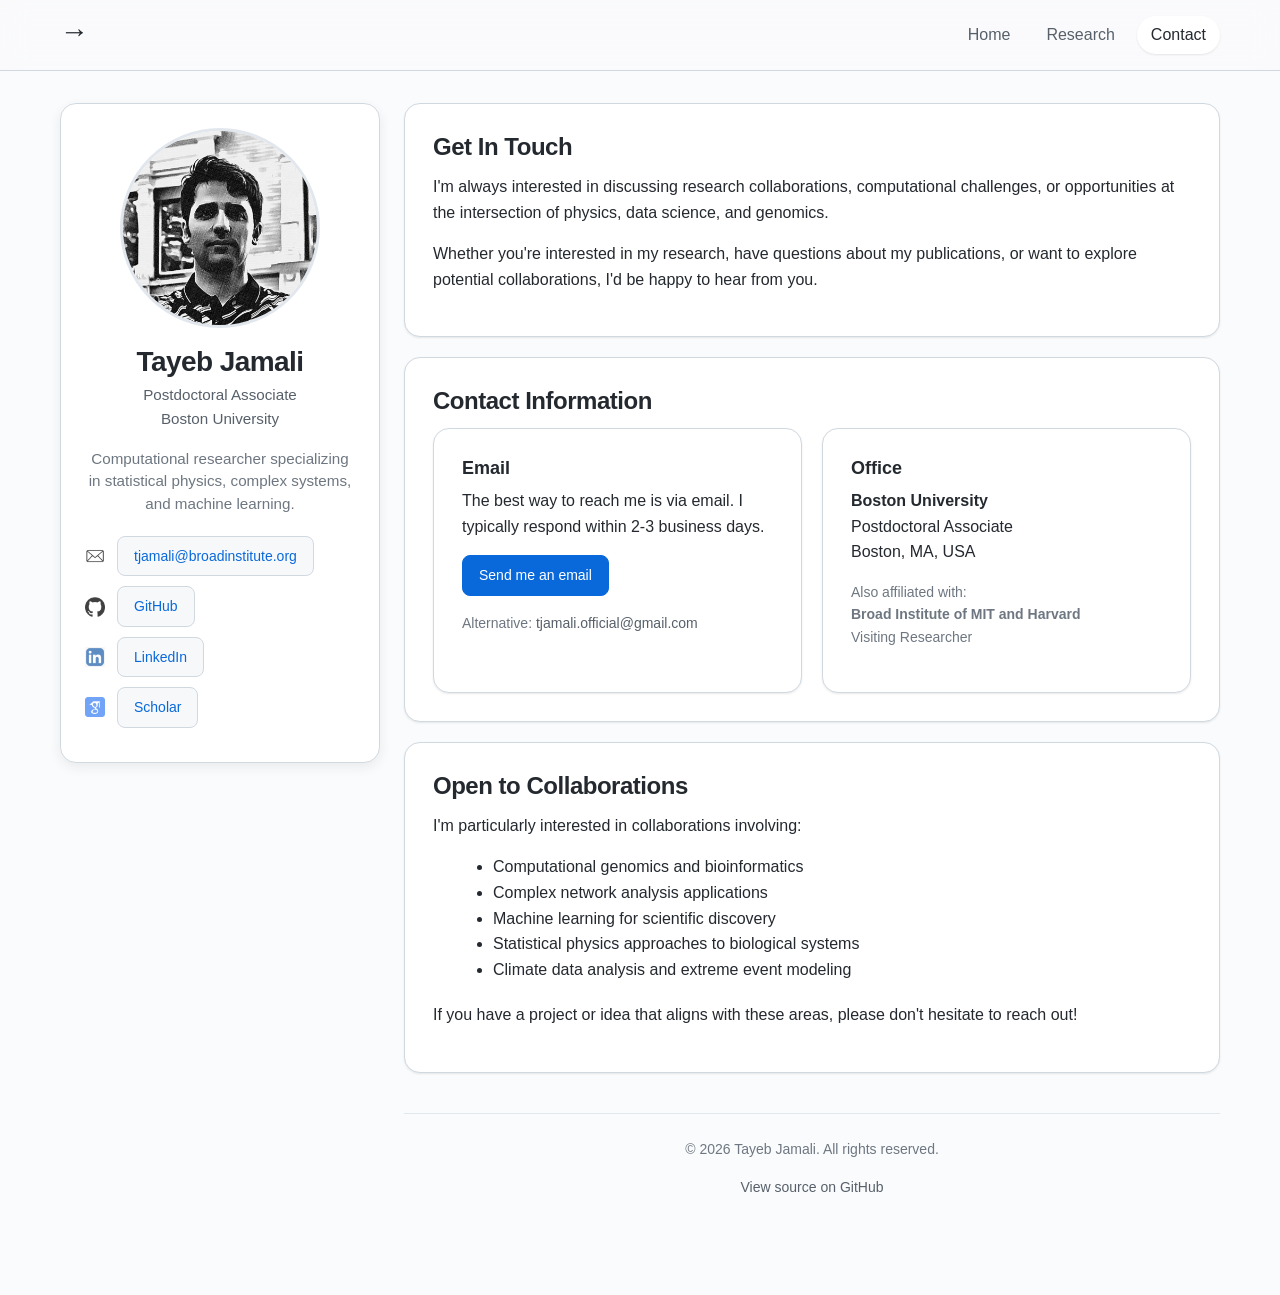
==== contact.html @ 03170f17 "Update contact.html" ====
<!DOCTYPE html>
<html lang="en">
<head>
  <meta charset="UTF-8">
  <meta name="viewport" content="width=device-width, initial-scale=1.0">
  <meta http-equiv="X-UA-Compatible" content="IE=edge">
  <link href="https://fonts.googleapis.com/css2?family=Parisienne&display=swap" rel="stylesheet">
  
  <!-- SEO Meta Tags -->
  <title>Contact - Tayeb Jamali</title>
  <meta name="description" content="Get in touch with Tayeb Jamali for research collaborations, computational challenges, or opportunities in physics and data science.">
  <meta name="keywords" content="contact, collaboration, research, computational physics, data science">
  <meta name="author" content="Tayeb Jamali">
  <meta name="robots" content="index, follow">
  
  <!-- Open Graph / Facebook -->
  <meta property="og:type" content="website">
  <meta property="og:url" content="https://tayebjamali.github.io/contact.html">
  <meta property="og:title" content="Contact - Tayeb Jamali">
  <meta property="og:description" content="Get in touch for research collaborations and opportunities.">
  <meta property="og:image" content="https://tayebjamali.github.io/og-image.jpg">
  
  <!-- Twitter -->
  <meta property="twitter:card" content="summary_large_image">
  <meta property="twitter:url" content="https://tayebjamali.github.io/contact.html">
  <meta property="twitter:title" content="Contact - Tayeb Jamali">
  <meta property="twitter:description" content="Get in touch for research collaborations and opportunities.">
  <meta property="twitter:image" content="https://tayebjamali.github.io/og-image.jpg">
  
  <!-- Favicons -->
  <link rel="icon" type="image/x-icon" href="favicon.ico">
  <link rel="apple-touch-icon" sizes="180x180" href="apple-touch-icon.png">
  <link rel="icon" type="image/png" sizes="32x32" href="favicon-32x32.png">
  <link rel="icon" type="image/png" sizes="16x16" href="favicon-16x16.png">
  <link rel="manifest" href="site.webmanifest">
  
  <!-- Stylesheets -->
  <link rel="stylesheet" href="styles.css">
  <link rel="preconnect" href="https://fonts.googleapis.com">
  
  <!-- Canonical URL -->
  <link rel="canonical" href="https://tayebjamali.github.io/contact.html">
</head>
<body>
  <!-- Skip to content link for accessibility -->
  <a href="#main-content" class="skip-link">Skip to main content</a>
  
  <!-- Top Navigation -->
  <header class="topbar" role="banner">
    <div class="topwrap">
      <a class="site" href="index.html" aria-label="Home"> → </a>
      <nav role="navigation" aria-label="Main navigation">
        <a class="navlink" href="index.html">Home</a>
        <a class="navlink" href="research.html">Research</a>
        <a class="navlink" href="contact.html" aria-current="page">Contact</a>
      </nav>
    </div>
  </header>
  
  <!-- Main Layout -->
  <div class="wrap">
    <div id="sidebar-container"></div>
    <script>
      // Load sidebar
      fetch('sidebar.html')
        .then(response => response.text())
        .then(html => {
          document.getElementById('sidebar-container').innerHTML = html;
        });
    </script>
    
    <!-- Main Content -->
    <main class="main" id="main-content" role="main">
      <section class="panel" aria-labelledby="contact-heading">
        <h2 id="contact-heading">Get In Touch</h2>
        <p>
          I'm always interested in discussing research collaborations, computational challenges, or opportunities at the intersection of physics, data science, and genomics.
        </p>
        <p>
          Whether you're interested in my research, have questions about my publications, or want to explore potential collaborations, I'd be happy to hear from you.
        </p>
      </section>
      
      <section class="panel" aria-labelledby="contact-methods">
        <h2 id="contact-methods">Contact Information</h2>
        
        <div class="grid">
          <div class="panel" style="margin:0">
            <h3> Email</h3>
            <p>The best way to reach me is via email. I typically respond within 2-3 business days.</p>
            <p>
              <a class="btn btn-primary" href="mailto:tjamali@broadinstitute.org">
                Send me an email
              </a>
            </p>
            <p class="meta">Alternative: <a href="mailto:tjamali.official@gmail.com">tjamali.official@gmail.com</a></p>
          </div>
          
          <div class="panel" style="margin:0">
            <h3> Office</h3>
            <p>
              <strong>Boston University</strong><br>
              Postdoctoral Associate<br>
              Boston, MA, USA
            </p>
            <p class="meta">
              Also affiliated with:<br>
              <strong>Broad Institute of MIT and Harvard</strong><br>
              Visiting Researcher
            </p>
          </div>
        </div>
      </section>
      
      <section class="panel" aria-labelledby="collaboration-heading">
        <h2 id="collaboration-heading">Open to Collaborations</h2>
        <p>I'm particularly interested in collaborations involving:</p>
        <ul style="margin-left: 20px;">
          <li>Computational genomics and bioinformatics</li>
          <li>Complex network analysis applications</li>
          <li>Machine learning for scientific discovery</li>
          <li>Statistical physics approaches to biological systems</li>
          <li>Climate data analysis and extreme event modeling</li>
        </ul>
        <p style="margin-top: 20px;">If you have a project or idea that aligns with these areas, please don't hesitate to reach out!</p>
      </section>
      
      <!-- Footer -->
      <footer class="footer" role="contentinfo">
        <p>&copy; <span id="year"></span> Tayeb Jamali. All rights reserved.</p>
        <p class="meta">
          <a href="https://github.com/tayebjamali/tayebjamali.github.io" rel="noopener noreferrer" target="_blank">View source on GitHub</a>
        </p>
      </footer>
    </main>
  </div>
  
  <!-- JavaScript -->
  <script>
    // Set current year
    const yearElement = document.getElementById('year');
    if (yearElement) {
      yearElement.textContent = new Date().getFullYear();
    }
    
    // Enhanced navigation with error handling
    function updateNavigation() {
      const currentPath = location.pathname.split('/').pop() || 'index.html';
      const navLinks = document.querySelectorAll('.navlink');
      
      navLinks.forEach(link => {
        const href = link.getAttribute('href');
        if (href === currentPath) {
          link.setAttribute('aria-current', 'page');
        } else {
          link.removeAttribute('aria-current');
        }
      });
    }
    
    // Run on page load
    document.addEventListener('DOMContentLoaded', () => {
      updateNavigation();
      document.body.classList.remove('loading');
    });
    
    // Console message
    console.log('%c📬 Contact Page', 'font-size: 16px; color: #0969da;');
    console.log('Feel free to reach out for collaborations!');
  </script>
</body>
</html>
---- styles.css ----
/* Enhanced Professional Styles with Dark Mode Support */

:root {
  /* Light mode colors */
  --bg: #fafbfc;
  --bg-secondary: #f6f8fa;
  --surface: #ffffff;
  --surface-2: #f6f8fa;
  --text: #24292f;
  --text-secondary: #57606a;
  --muted: #6e7781;
  --line: #d1d9e0;
  --line-light: #e1e7ed;
  --brand: #0969da;
  --brand-hover: #0860ca;
  --success: #1a7f37;
  --warning: #9a6700;
  
  /* Design tokens */
  --radius: 12px;
  --radius-sm: 8px;
  --radius-lg: 16px;
  --shadow-sm: 0 1px 3px rgba(31, 35, 40, 0.04), 0 1px 2px rgba(31, 35, 40, 0.06);
  --shadow: 0 4px 12px rgba(31, 35, 40, 0.08);
  --shadow-lg: 0 12px 28px rgba(31, 35, 40, 0.12);
  --maxw: 1200px;
  --transition: all 0.2s cubic-bezier(0.4, 0, 0.2, 1);
  
  /* Typography scale */
  --font-sans: -apple-system, BlinkMacSystemFont, "Segoe UI", "Noto Sans", Helvetica, Arial, sans-serif, "Apple Color Emoji", "Segoe UI Emoji";
  --font-mono: ui-monospace, SFMono-Regular, "SF Mono", Consolas, "Liberation Mono", Menlo, monospace;
}

/* Dark mode */
@media (prefers-color-scheme: dark) {
  :root {
    --bg: #0d1117;
    --bg-secondary: #161b22;
    --surface: #161b22;
    --surface-2: #21262d;
    --text: #f0f6fc;
    --text-secondary: #8b949e;
    --muted: #6e7681;
    --line: #30363d;
    --line-light: #21262d;
    --brand: #58a6ff;
    --brand-hover: #79b8ff;
    --shadow-sm: 0 1px 3px rgba(0, 0, 0, 0.12), 0 1px 2px rgba(0, 0, 0, 0.24);
    --shadow: 0 4px 12px rgba(0, 0, 0, 0.24);
    --shadow-lg: 0 12px 28px rgba(0, 0, 0, 0.36);
  }
}

/* Reset & Base */
*, *::before, *::after {
  box-sizing: border-box;
}

html {
  height: 100%;
  scroll-behavior: smooth;
  -webkit-font-smoothing: antialiased;
  -moz-osx-font-smoothing: grayscale;
}

body {
  min-height: 100%;
  margin: 0;
  font-family: var(--font-sans);
  font-size: 16px;
  line-height: 1.6;
  color: var(--text);
  background: var(--bg);
  transition: background-color 0.3s ease;
}

/* Typography */
h1, h2, h3, h4, h5, h6 {
  font-weight: 600;
  line-height: 1.25;
  margin-top: 0;
}

h1 { font-size: 2rem; }
h2 { font-size: 1.5rem; }
h3 { font-size: 1.25rem; }

p {
  margin-top: 0;
  margin-bottom: 1rem;
}

/* Links */
a {
  color: var(--brand);
  text-decoration: none;
  transition: var(--transition);
}

a:hover {
  color: var(--brand-hover);
  text-decoration: underline;
}

a:focus-visible {
  outline: 2px solid var(--brand);
  outline-offset: 2px;
  border-radius: 4px;
}

.skip-link {
  position: absolute;
  top: -100px;  /* Move it further up */
  left: -100px;  /* Move it off to the left too */
  background: var(--brand);
  color: white;
  padding: 8px 16px;
  border-radius: 0 0 8px 0;
  z-index: 100;
  transition: top 0.2s, left 0.2s;
}

.skip-link:focus {
  top: 0;
  left: 0;  /* Bring it back when focused */
}

/* Top Navigation */
.topbar {
  position: sticky;
  top: 0;
  z-index: 50;
  backdrop-filter: blur(12px);
  -webkit-backdrop-filter: blur(12px);
  background: rgba(250, 251, 252, 0.8);
  border-bottom: 1px solid var(--line);
  transition: var(--transition);
}

@media (prefers-color-scheme: dark) {
  .topbar {
    background: rgba(13, 17, 23, 0.8);
  }
}

.topwrap {
  max-width: var(--maxw);
  margin: 0 auto;
  padding: 12px 20px;
  display: flex;
  align-items: center;
  gap: 16px;
}

.site {
  font-family: 'Parisienne', cursive;
  font-weight: 700;
  font-size: 1.8rem;  /* Slightly larger for calligraphy */
  color: var(--text);
  transition: transform 0.2s ease;
}

.site:hover {
  transform: translateX(2px);
  text-decoration: none;
}

nav {
  margin-left: auto;
  display: flex;
  flex-wrap: wrap;
  gap: 8px;
}

.navlink {
  position: relative;
  display: inline-block;
  padding: 6px 14px;
  border-radius: 999px;
  font-weight: 500;
  color: var(--text-secondary);
  transition: var(--transition);
}

.navlink:hover {
  color: var(--text);
  background: var(--surface);
  text-decoration: none;
  transform: translateY(-1px);
  box-shadow: var(--shadow-sm);
}

.navlink[aria-current="page"] {
  color: var(--text);
  background: var(--surface);
  box-shadow: var(--shadow-sm);
}

/* Layout */
.wrap {
  max-width: var(--maxw);
  margin: 0 auto;
  padding: 32px 20px 80px;
  display: grid;
  grid-template-columns: 320px 1fr;
  gap: 24px;
  animation: fadeIn 0.5s ease;
}

@keyframes fadeIn {
  from {
    opacity: 0;
    transform: translateY(10px);
  }
  to {
    opacity: 1;
    transform: translateY(0);
  }
}

@media (max-width: 980px) {
  .wrap {
    grid-template-columns: 1fr;
    padding: 24px 16px 60px;
  }
}

/* Sidebar */
.side {
  position: sticky;
  top: 80px;
  align-self: start;
  background: var(--surface);
  border: 1px solid var(--line);
  border-radius: var(--radius-lg);
  padding: 24px;
  box-shadow: var(--shadow);
  transition: var(--transition);
}

.side:hover {
  box-shadow: var(--shadow-lg);
}

.avatar {
  width: 200px;
  height: 200px;
  border-radius: 50%;
  object-fit: cover;
  display: block;
  border: 3px solid var(--line-light);
  margin: 0 auto 16px;
  transition: transform 0.3s ease;
}

.avatar:hover {
  transform: scale(1.05);
}

.name {
  font-size: 1.75rem;
  font-weight: 700;
  margin: 8px 0 4px;
  text-align: center;
  letter-spacing: -0.02em;
}

.role {
  color: var(--text-secondary);
  text-align: center;
  margin: 4px 0 16px;
  font-size: 0.95rem;
}

.bio {
  color: var(--muted);
  margin: 12px 0 20px;
  text-align: center;
  font-size: 0.95rem;
  line-height: 1.5;
}

.slist {
  list-style: none;
  padding: 0;
  margin: 0;
}

.slist li {
  margin: 10px 0;
  display: flex;
  gap: 12px;
  align-items: center;
}

.slist img {
  width: 20px;
  height: 20px;
  display: block;
  opacity: 0.75;
  transition: opacity 0.2s;
}

.slist li:hover img {
  opacity: 1;
}

/* Buttons */
.btn {
  display: inline-flex;
  align-items: center;
  gap: 8px;
  padding: 8px 16px;
  border: 1px solid var(--line);
  background: var(--surface-2);
  border-radius: var(--radius-sm);
  font-weight: 500;
  font-size: 0.875rem;
  transition: var(--transition);
  cursor: pointer;
}

.btn:hover {
  background: var(--surface);
  border-color: var(--text-secondary);
  transform: translateY(-1px);
  text-decoration: none;
  box-shadow: var(--shadow-sm);
}

.btn:focus-visible {
  outline: 2px solid var(--brand);
  outline-offset: 2px;
}

.btn-primary {
  background: var(--brand);
  color: white;
  border-color: var(--brand);
}

.btn-primary:hover {
  background: var(--brand-hover);
  border-color: var(--brand-hover);
}

/* Main Content */
.main {
  min-width: 0;
}

.panel {
  background: var(--surface);
  border: 1px solid var(--line);
  border-radius: var(--radius-lg);
  padding: 28px;
  box-shadow: var(--shadow-sm);
  margin-bottom: 20px;
  transition: var(--transition);
}

.panel:hover {
  box-shadow: var(--shadow);
}

.panel h2 {
  margin: 0 0 12px;
  font-size: 1.5rem;
  font-weight: 600;
  letter-spacing: -0.02em;
}

.panel h3 {
  margin: 0 0 8px;
  font-size: 1.125rem;
  font-weight: 600;
}

.lead {
  font-size: 1.0625rem;
  color: var(--text-secondary);
  line-height: 1.6;
  margin-bottom: 0;
}

/* Lists */
.list {
  list-style: disc;  /* or circle, square */
  padding-left: 20px;
  margin: 10px 0;
}

.list li {
  padding: 4px 0;
  margin: 8px 0;
  /* Remove all the border, background, and box styling */
}

.list li:first-child {
  margin-top: 0;
}

.list li:last-child {
  margin-bottom: 0;
}

.meta {
  color: var(--muted);
  font-size: 0.875rem;
  margin-top: 4px;
}

.meta a {
  color: var(--text-secondary);
  font-weight: 500;
}

.meta a:hover {
  color: var(--brand);
}

/* Grid */
.grid {
  display: grid;
  grid-template-columns: repeat(auto-fit, minmax(280px, 1fr));
  gap: 20px;
}

/* Footer */
.footer {
  color: var(--muted);
  text-align: center;
  margin-top: 40px;
  padding-top: 24px;
  border-top: 1px solid var(--line-light);
  font-size: 0.875rem;
}

/* Mobile Adjustments */
@media (max-width: 640px) {
  .topwrap {
    padding: 10px 16px;
  }
  
  .site {
    font-size: 1rem;
  }
  
  .navlink {
    padding: 4px 12px;
    font-size: 0.875rem;
  }
  
  .panel {
    padding: 20px;
  }
  
  .avatar {
    width: 150px;
    height: 150px;
  }
  
  .name {
    font-size: 1.5rem;
  }
}

/* Print Styles */
@media print {
  .topbar,
  .skip-link {
    display: none;
  }
  
  .wrap {
    display: block;
  }
  
  .side {
    position: static;
    margin-bottom: 2rem;
  }
  
  .panel {
    box-shadow: none;
    border: 1px solid #ddd;
  }
  
  a {
    color: inherit;
    text-decoration: underline;
  }
}

/* Loading animation */
@keyframes pulse {
  0%, 100% {
    opacity: 1;
  }
  50% {
    opacity: 0.5;
  }
}

.loading {
  animation: pulse 2s cubic-bezier(0.4, 0, 0.6, 1) infinite;
}

/* Utility classes */
.sr-only {
  position: absolute;
  width: 1px;
  height: 1px;
  padding: 0;
  margin: -1px;
  overflow: hidden;
  clip: rect(0, 0, 0, 0);
  white-space: nowrap;
  border-width: 0;
}
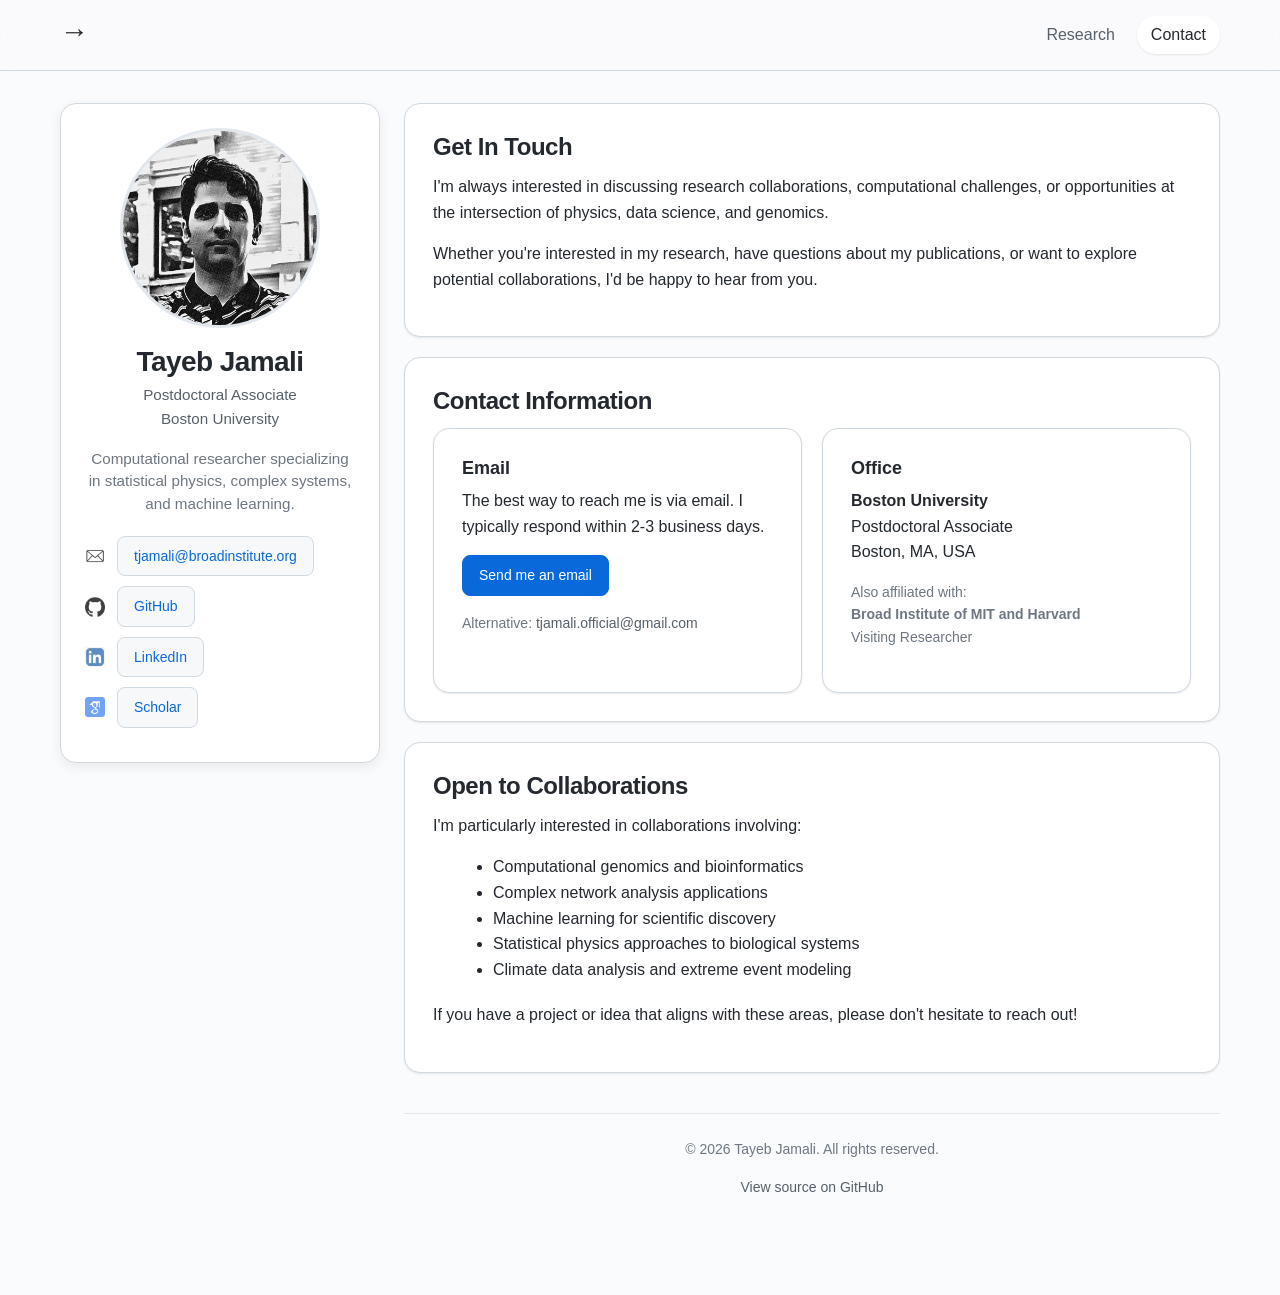
==== commit be7bf673: "Update contact.html" ====
--- a/contact.html
+++ b/contact.html
@@ -50,7 +50,6 @@
     <div class="topwrap">
       <a class="site" href="index.html" aria-label="Home"> → </a>
       <nav role="navigation" aria-label="Main navigation">
-        <a class="navlink" href="index.html">Home</a>
         <a class="navlink" href="research.html">Research</a>
         <a class="navlink" href="contact.html" aria-current="page">Contact</a>
       </nav>
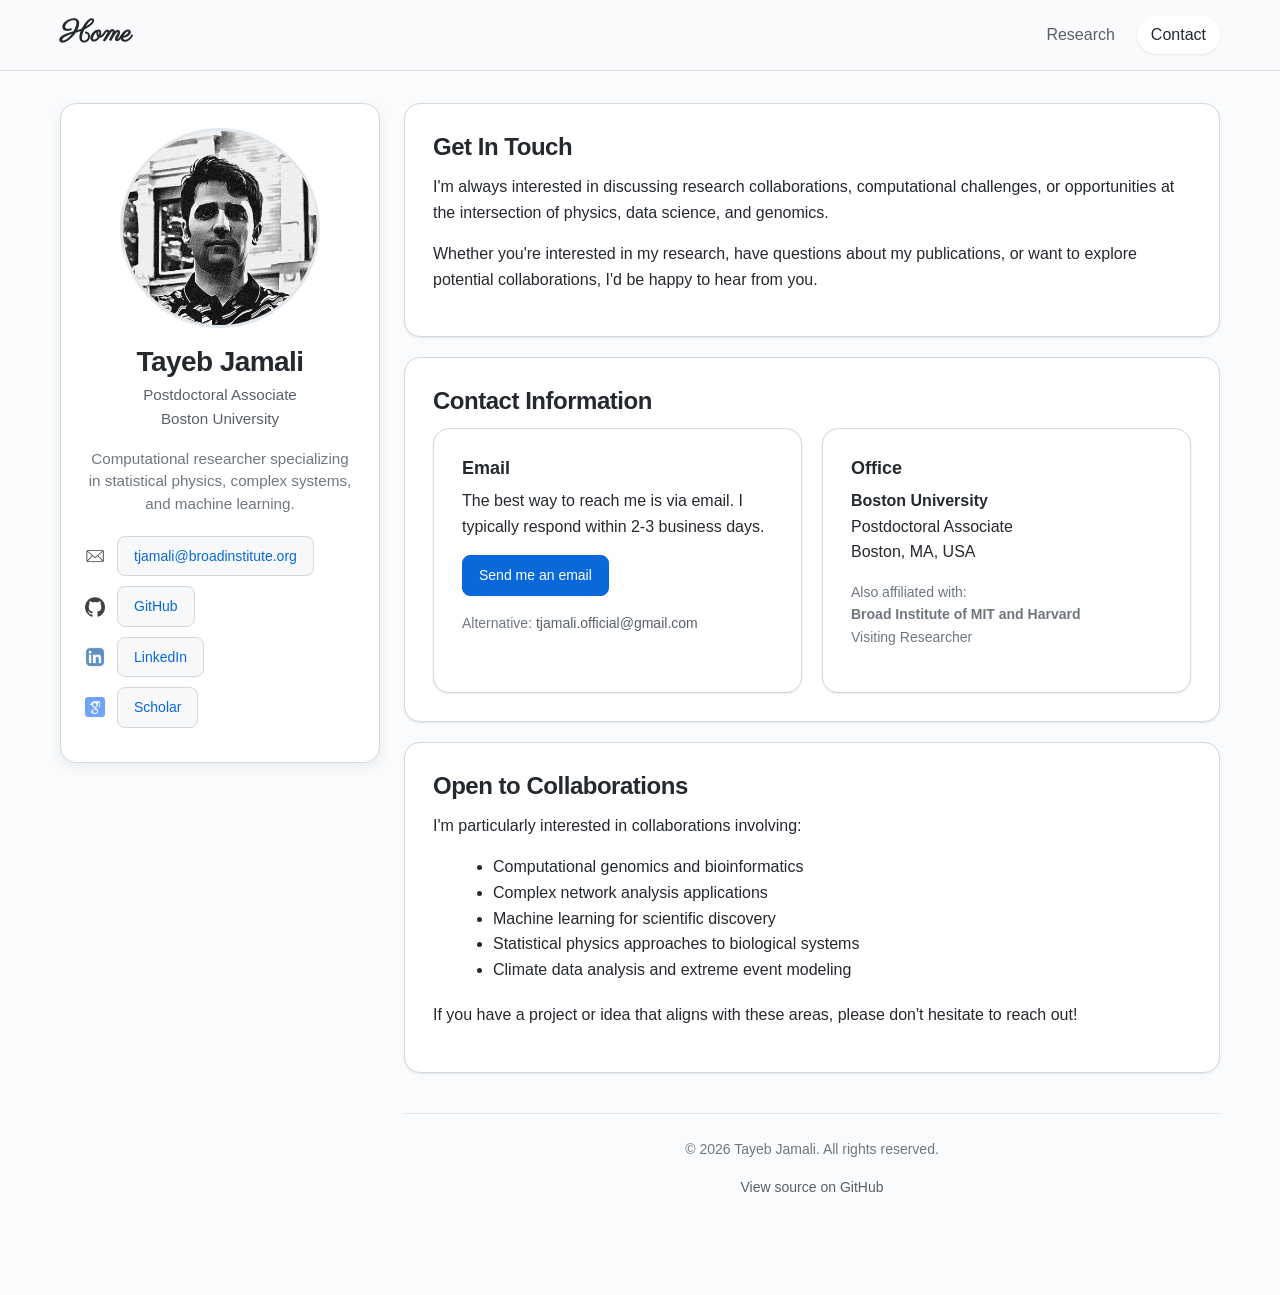
==== commit 124f0cf2: "Update contact.html" ====
--- a/contact.html
+++ b/contact.html
@@ -48,7 +48,7 @@
   <!-- Top Navigation -->
   <header class="topbar" role="banner">
     <div class="topwrap">
-      <a class="site" href="index.html" aria-label="Home"> → </a>
+      <a class="site" href="index.html" aria-label="Home"> Home </a>
       <nav role="navigation" aria-label="Main navigation">
         <a class="navlink" href="research.html">Research</a>
         <a class="navlink" href="contact.html" aria-current="page">Contact</a>
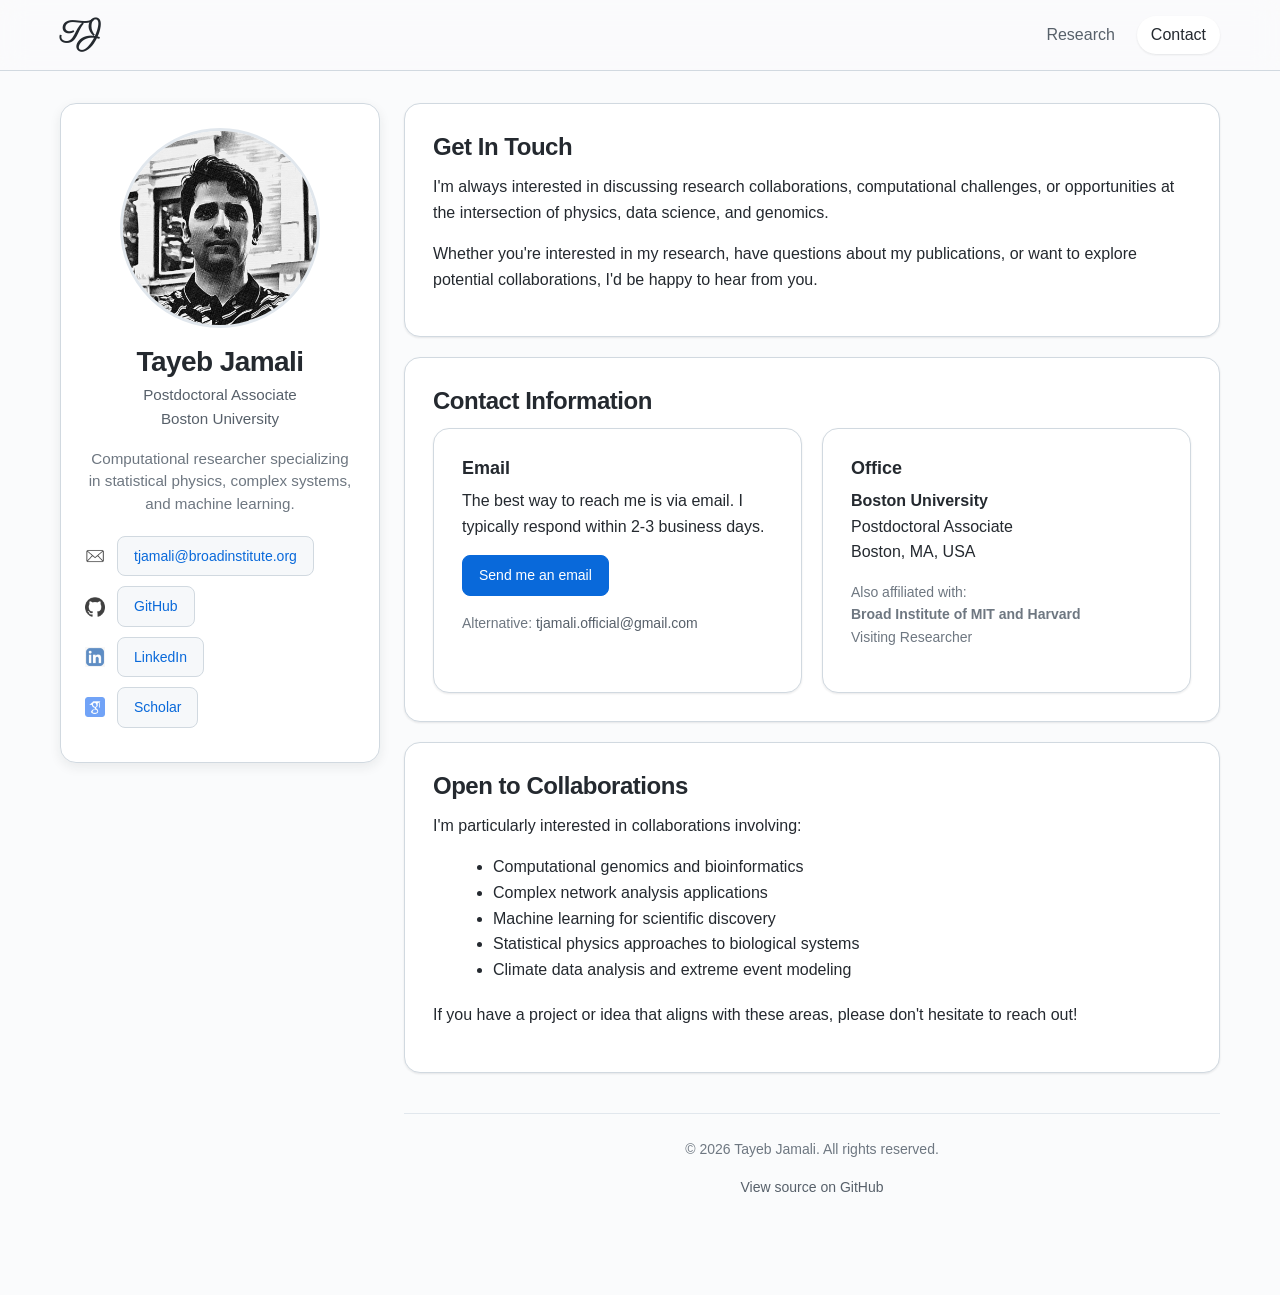
==== commit 74642261: "Update contact.html" ====
--- a/contact.html
+++ b/contact.html
@@ -48,10 +48,10 @@
   <!-- Top Navigation -->
   <header class="topbar" role="banner">
     <div class="topwrap">
-      <a class="site" href="index.html" aria-label="Home"> Home </a>
+      <a class="site" href="index.html" aria-label="Home"> TJ </a>
       <nav role="navigation" aria-label="Main navigation">
         <a class="navlink" href="research.html">Research</a>
-        <a class="navlink" href="contact.html" aria-current="page">Contact</a>
+        <a class="navlink" href="contact.html">Contact</a>
       </nav>
     </div>
   </header>
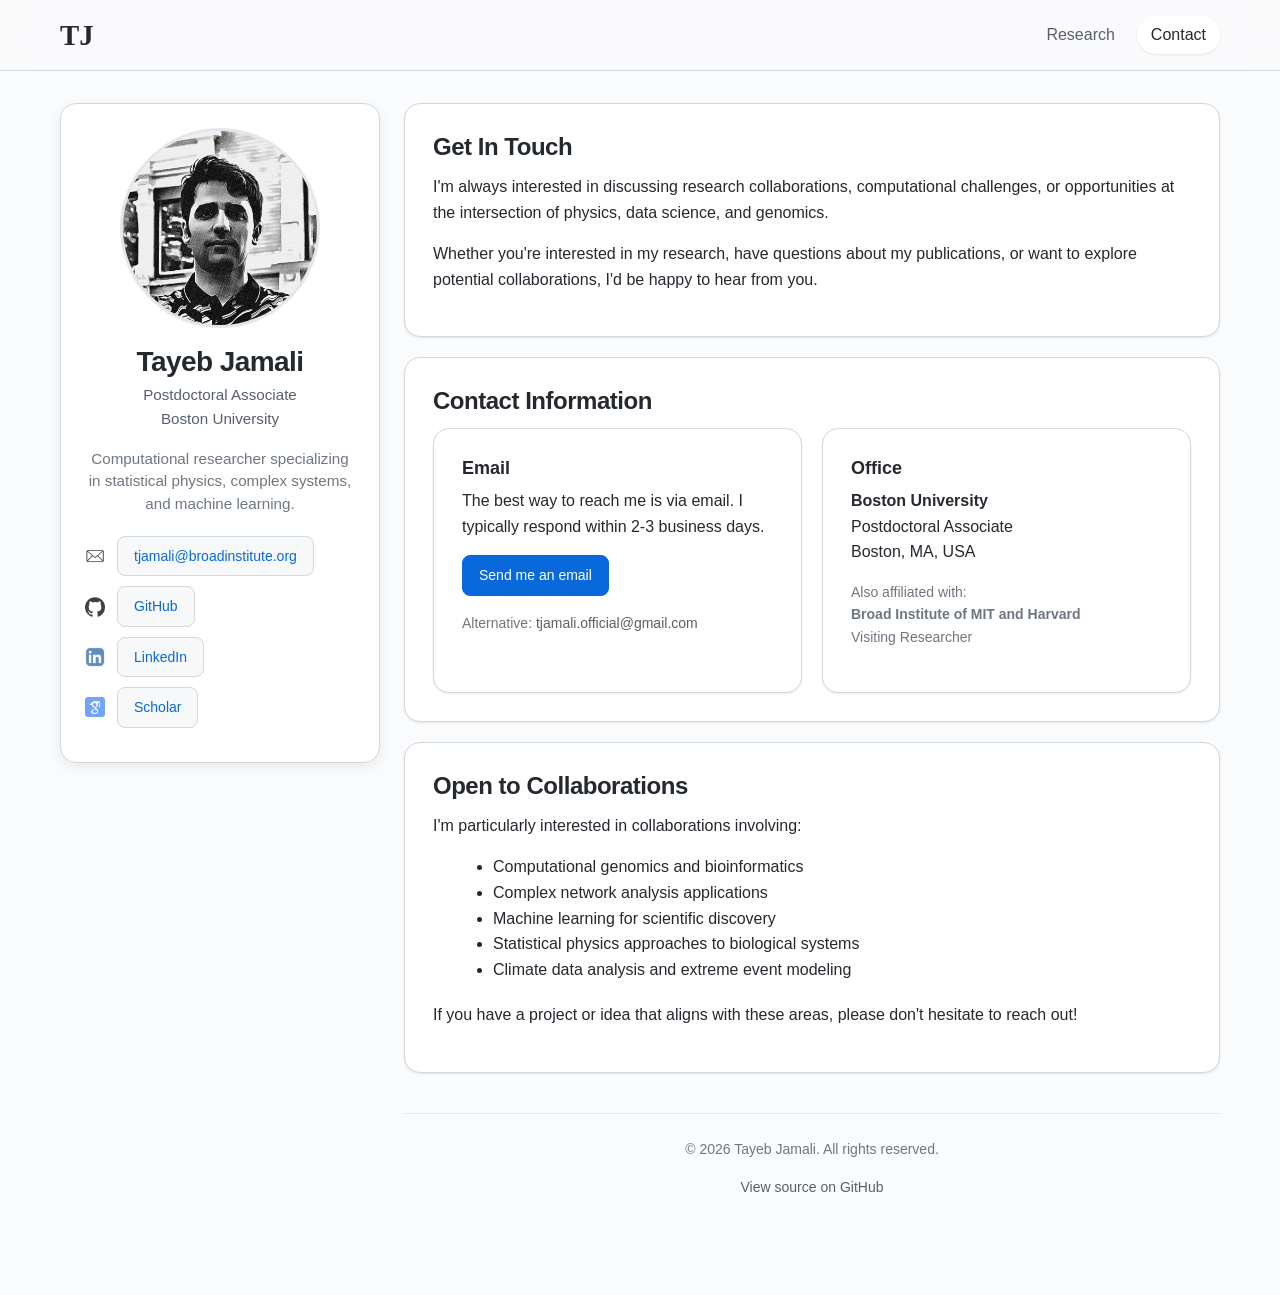
==== commit b9264861: "Update contact.html" ====
--- a/contact.html
+++ b/contact.html
@@ -4,7 +4,7 @@
   <meta charset="UTF-8">
   <meta name="viewport" content="width=device-width, initial-scale=1.0">
   <meta http-equiv="X-UA-Compatible" content="IE=edge">
-  <link href="https://fonts.googleapis.com/css2?family=Parisienne&display=swap" rel="stylesheet">
+  <link href="https://fonts.googleapis.com/css2?family=Fleur+De+Leah&display=swap" rel="stylesheet">  
   
   <!-- SEO Meta Tags -->
   <title>Contact - Tayeb Jamali</title>
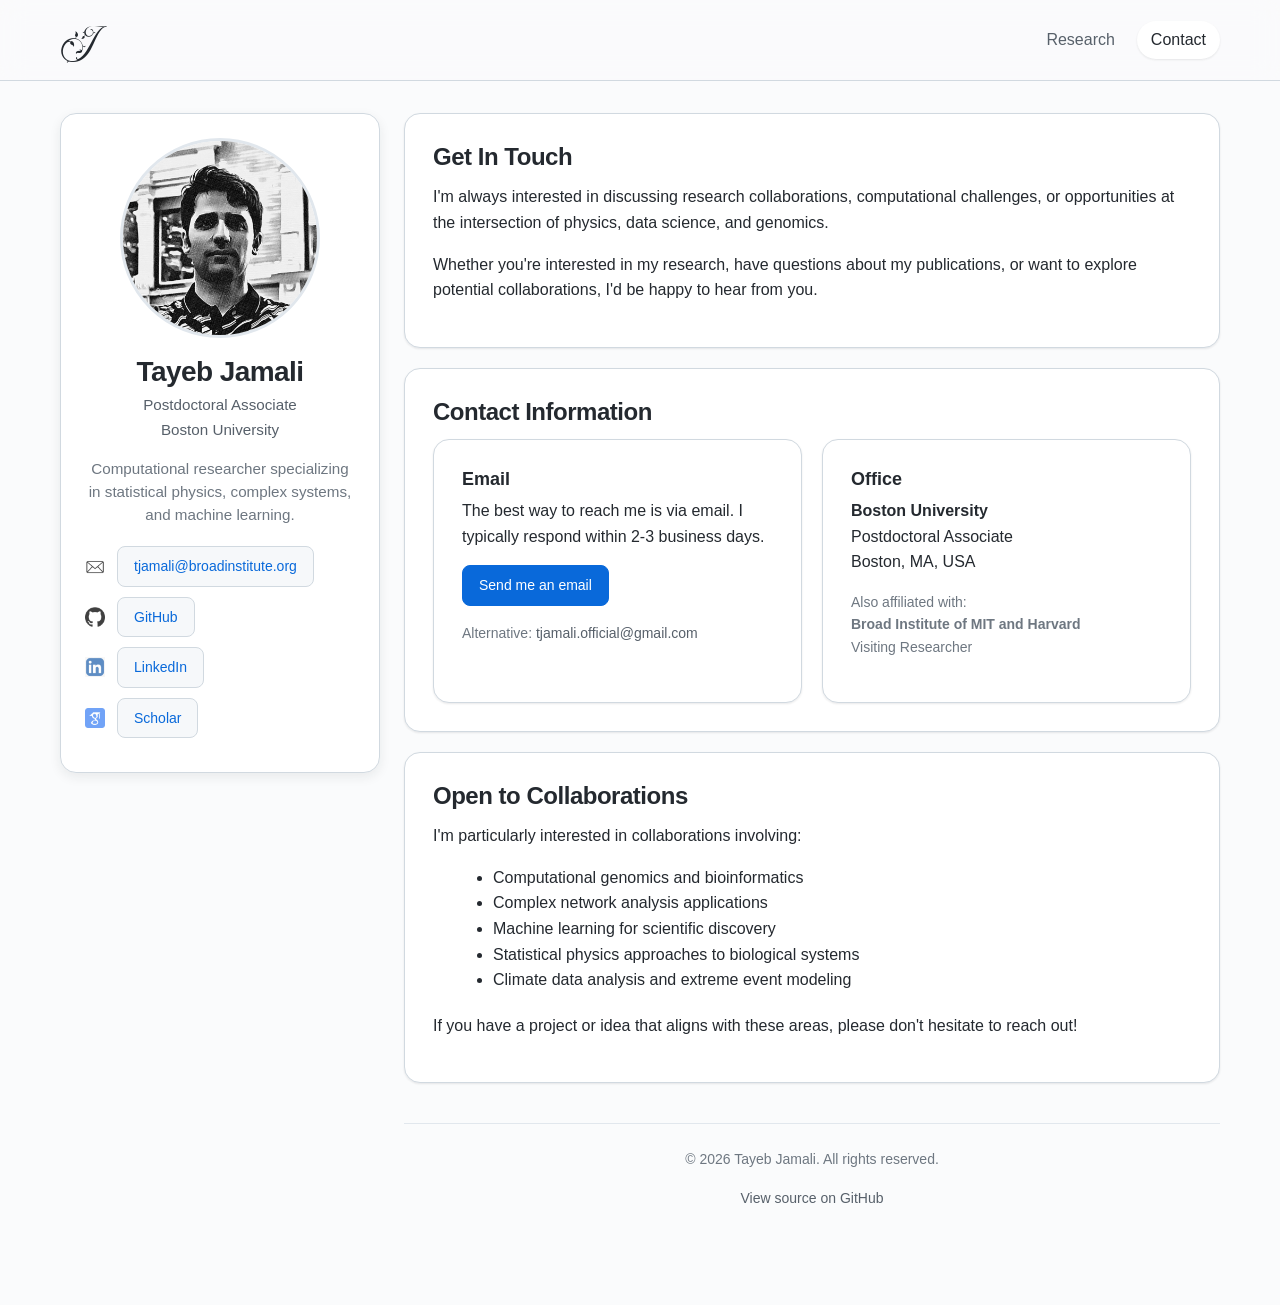
==== commit 8122252b: "Update contact.html" ====
--- a/contact.html
+++ b/contact.html
@@ -48,7 +48,7 @@
   <!-- Top Navigation -->
   <header class="topbar" role="banner">
     <div class="topwrap">
-      <a class="site" href="index.html" aria-label="Home"> TJ </a>
+      <a class="site" href="index.html" aria-label="Home"> J </a>
       <nav role="navigation" aria-label="Main navigation">
         <a class="navlink" href="research.html">Research</a>
         <a class="navlink" href="contact.html">Contact</a>
--- a/styles.css
+++ b/styles.css
@@ -153,9 +153,10 @@
 }
 
 .site {
-  font-family: 'Parisienne', cursive;
-  font-weight: 700;
-  font-size: 1.8rem;  /* Slightly larger for calligraphy */
+  font-family: 'Fleur De Leah', cursive;
+  font-weight: 500;
+  font-size: 2.2rem;  /* Slightly larger for calligraphy */
+  letter-spacing: 1px;
   color: var(--text);
   transition: transform 0.2s ease;
 }
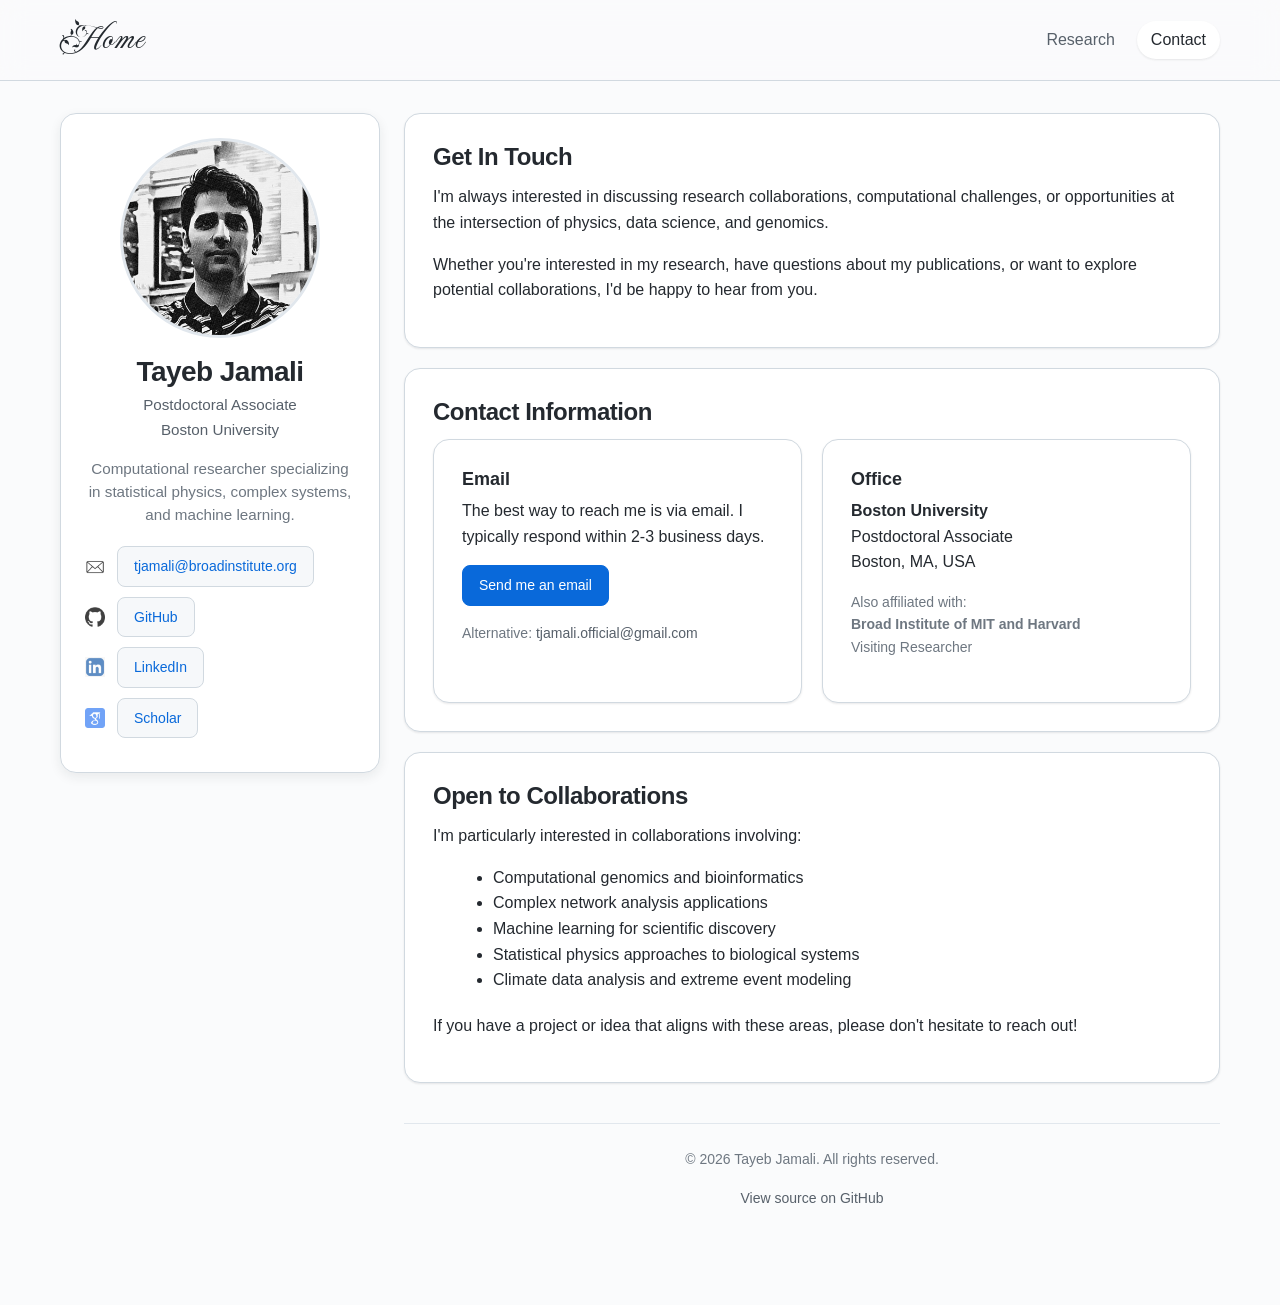
==== commit 9a12d552: "Update contact.html" ====
--- a/contact.html
+++ b/contact.html
@@ -48,7 +48,7 @@
   <!-- Top Navigation -->
   <header class="topbar" role="banner">
     <div class="topwrap">
-      <a class="site" href="index.html" aria-label="Home"> J </a>
+      <a class="site" href="index.html" aria-label="Home"> Home </a>
       <nav role="navigation" aria-label="Main navigation">
         <a class="navlink" href="research.html">Research</a>
         <a class="navlink" href="contact.html">Contact</a>
